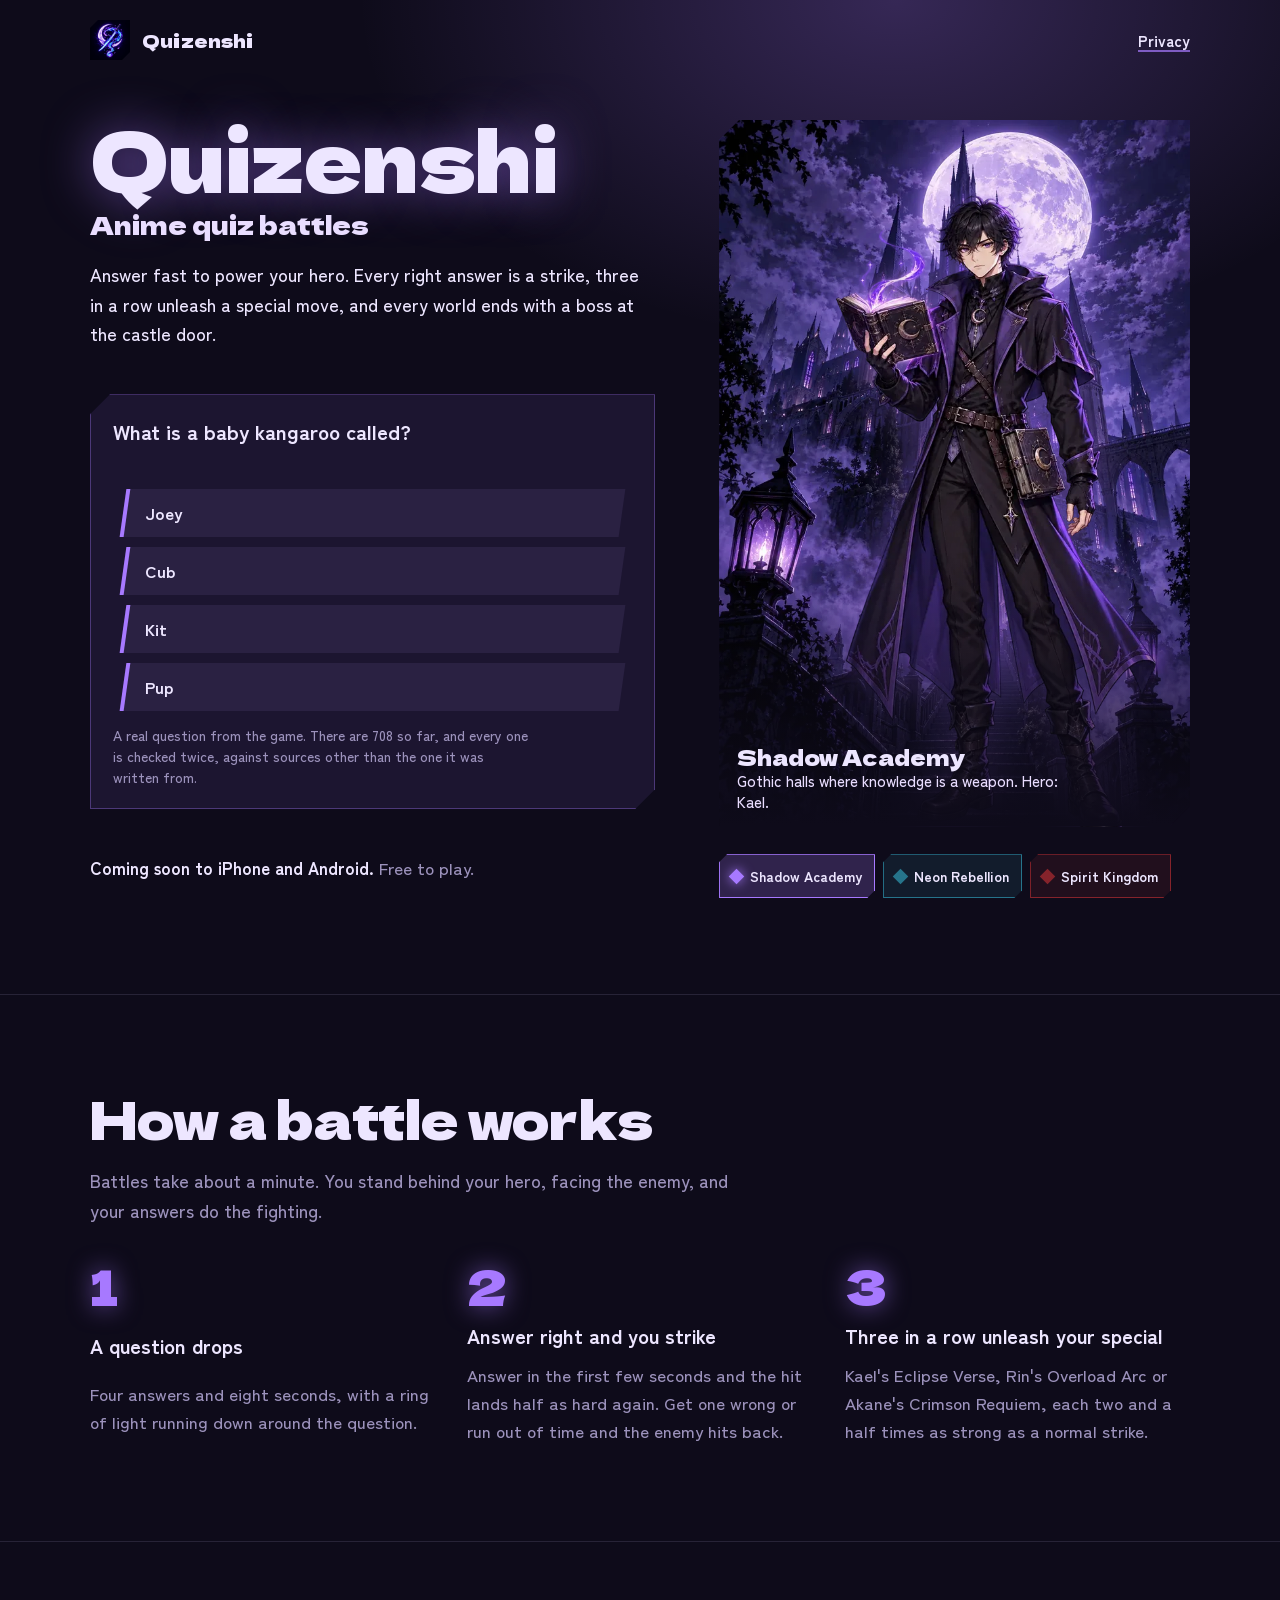
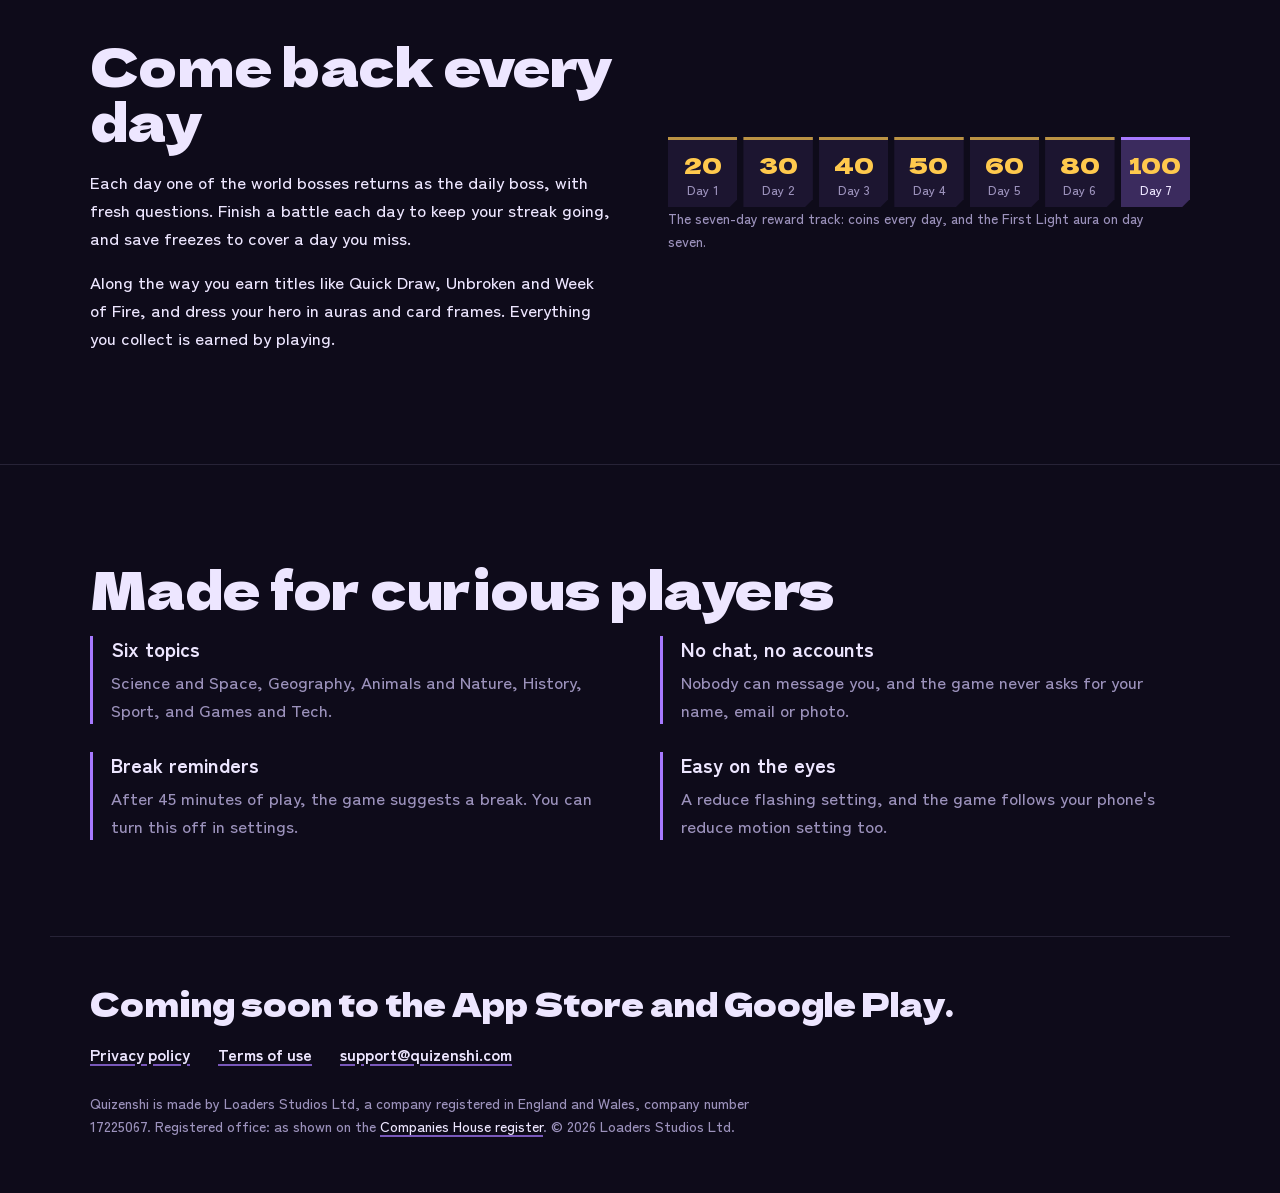
==== index.html @ f14cf42e "Quizenshi website, version 1.0 Copied from sites/quizenshi.com in the studio repository, with CNAME " ====
<!doctype html>
<html lang="en-GB" data-world="shadow-academy">
<head>
  <meta charset="utf-8">
  <meta name="viewport" content="width=device-width, initial-scale=1">
  <meta http-equiv="Content-Security-Policy" content="default-src 'self'; img-src 'self'; style-src 'self'; font-src 'self'; script-src 'self'; connect-src 'none'; base-uri 'none'; form-action 'none'">
  <meta name="referrer" content="no-referrer">
  <title>Quizenshi: Anime Quiz Battles</title>
  <meta name="description" content="Answer fast to power your hero in anime battles. Three worlds, three heroes, a daily boss and hundreds of fact-checked questions. Coming soon to iPhone and Android.">
  <meta name="theme-color" content="#0e0b1a">
  <meta property="og:type" content="website">
  <meta property="og:title" content="Quizenshi: Anime Quiz Battles">
  <meta property="og:description" content="Answer fast to power your hero in anime battles. Coming soon to iPhone and Android.">
  <meta property="og:url" content="https://quizenshi.com/">
  <meta property="og:image" content="https://quizenshi.com/assets/img/share.jpg">
  <meta name="twitter:card" content="summary_large_image">
  <link rel="icon" type="image/png" href="/favicon.png">
  <link rel="apple-touch-icon" href="/apple-touch-icon.png">
  <link rel="preload" href="/assets/fonts/dela-gothic-one-latin.woff2" as="font" type="font/woff2" crossorigin>
  <link rel="stylesheet" href="/assets/site.css">
</head>
<body>
  <a class="skip" href="#main">Skip to the game</a>
  <div class="glow" aria-hidden="true"></div>

  <header class="wrap top">
    <a class="brand" href="/"><img src="/assets/img/icon-256.webp" alt="" width="40" height="40">Quizenshi</a>
    <nav aria-label="Site"><a href="/privacy/">Privacy</a></nav>
  </header>

  <main id="main">
    <div class="wrap hero">
      <div class="hero-copy">
        <h1>Quizenshi</h1>
        <p class="subtitle">Anime quiz battles</p>
        <p class="lede">Answer fast to power your hero. Every right answer is a strike, three in a row unleash a special move, and every world ends with a boss at the castle door.</p>
      </div>

      <ul class="worlds" aria-label="Choose a world">
        <li><button class="world-btn" type="button" data-for="shadow-academy" aria-pressed="true">Shadow Academy</button></li>
        <li><button class="world-btn" type="button" data-for="neon-rebellion" aria-pressed="false">Neon Rebellion</button></li>
        <li><button class="world-btn" type="button" data-for="spirit-kingdom" aria-pressed="false">Spirit Kingdom</button></li>
      </ul>

      <div class="stage">
        <img class="scene is-shadow-academy" src="/assets/img/shadow-academy.webp" alt="" width="768" height="1152">
        <img class="scene is-neon-rebellion" src="/assets/img/neon-rebellion.webp" alt="" width="768" height="1152">
        <img class="scene is-spirit-kingdom" src="/assets/img/spirit-kingdom.webp" alt="" width="768" height="1152">
        <img class="figure is-shadow-academy" src="/assets/img/kael.webp" alt="Kael, the hero of Shadow Academy, in a long violet coat with a spell book" width="640" height="960">
        <img class="figure is-neon-rebellion" src="/assets/img/rin.webp" alt="Rin, the hero of Neon Rebellion, with cyan lightning in her hand" width="640" height="960">
        <img class="figure is-spirit-kingdom" src="/assets/img/akane.webp" alt="Akane, the hero of Spirit Kingdom, in crimson robes with a sword" width="640" height="960">
        <p class="stage-caption" data-world-caption aria-live="polite"><strong>Shadow Academy</strong><span>Gothic halls where knowledge is a weapon. Hero: Kael.</span></p>
      </div>

      <div class="demo" data-demo>
        <p class="demo-q">What is a baby kangaroo called?</p>
        <ul class="answers" aria-label="Answers"></ul>
        <noscript><p>Turn on JavaScript to answer this one.</p></noscript>
        <p class="feedback" aria-live="polite"></p>
        <div class="demo-foot">
          <p class="demo-note">A real question from the game. There are 708 so far, and every one is checked twice, against sources other than the one it was written from.</p>
          <button class="next" type="button" hidden>Another question</button>
        </div>
      </div>

      <p class="status"><strong>Coming soon to iPhone and Android.</strong> Free to play.</p>
    </div>

    <section class="band" aria-labelledby="battle">
      <div class="wrap">
        <h2 id="battle">How a battle works</h2>
        <p class="intro">Battles take about a minute. You stand behind your hero, facing the enemy, and your answers do the fighting.</p>
        <ol class="steps">
          <li><h3>A question drops</h3><p>Four answers and eight seconds, with a ring of light running down around the question.</p></li>
          <li><h3>Answer right and you strike</h3><p>Answer in the first few seconds and the hit lands half as hard again. Get one wrong or run out of time and the enemy hits back.</p></li>
          <li><h3>Three in a row unleash your special</h3><p class="specials">Kael's Eclipse Verse, Rin's Overload Arc or Akane's Crimson Requiem, each two and a half times as strong as a normal strike.</p></li>
        </ol>
      </div>
    </section>

    <section class="band" aria-labelledby="daily">
      <div class="wrap daily">
        <div>
          <h2 id="daily">Come back every day</h2>
          <p>Each day one of the world bosses returns as the daily boss, with fresh questions. Finish a battle each day to keep your streak going, and save freezes to cover a day you miss.</p>
          <p>Along the way you earn titles like Quick Draw, Unbroken and Week of Fire, and dress your hero in auras and card frames. Everything you collect is earned by playing.</p>
        </div>
        <div>
          <ol class="track" aria-label="The seven-day reward track">
            <li><span class="coins">20</span>Day 1</li>
            <li><span class="coins">30</span>Day 2</li>
            <li><span class="coins">40</span>Day 3</li>
            <li><span class="coins">50</span>Day 4</li>
            <li><span class="coins">60</span>Day 5</li>
            <li><span class="coins">80</span>Day 6</li>
            <li class="last"><span class="coins">100</span>Day 7</li>
          </ol>
          <p class="track-note">The seven-day reward track: coins every day, and the First Light aura on day seven.</p>
        </div>
      </div>
    </section>

    <section class="band" aria-labelledby="care">
      <div class="wrap">
        <h2 id="care">Made for curious players</h2>
        <ul class="care">
          <li><h3>Six topics</h3><p>Science and Space, Geography, Animals and Nature, History, Sport, and Games and Tech.</p></li>
          <li><h3>No chat, no accounts</h3><p>Nobody can message you, and the game never asks for your name, email or photo.</p></li>
          <li><h3>Break reminders</h3><p>After 45 minutes of play, the game suggests a break. You can turn this off in settings.</p></li>
          <li><h3>Easy on the eyes</h3><p>A reduce flashing setting, and the game follows your phone's reduce motion setting too.</p></li>
        </ul>
      </div>
    </section>
  </main>

  <footer class="wrap foot">
    <p class="soon">Coming soon to the App Store and Google Play.</p>
    <ul class="foot-links">
      <li><a href="/privacy/">Privacy policy</a></li>
      <li><a href="/terms/">Terms of use</a></li>
      <li><a href="mailto:support@quizenshi.com">support@quizenshi.com</a></li>
    </ul>
    <p class="legal">Quizenshi is made by Loaders Studios Ltd, a company registered in England and Wales, company number 17225067. Registered office: as shown on the <a href="https://find-and-update.company-information.service.gov.uk/company/17225067">Companies House register</a>. &copy; 2026 Loaders Studios Ltd.</p>
  </footer>

  <script src="/assets/site.js" defer></script>
</body>
</html>
---- assets/site.css ----
/* Quizenshi website. The game's own look (docs/look-book.md): night ink, and the only light comes from the world
   you are in. Corners are cut, not rounded; answers are skewed bars; glows replace shadows. */

@font-face {
  font-family: 'Dela Gothic One';
  src: url('fonts/dela-gothic-one-latin.woff2') format('woff2');
  font-weight: 400;
  font-display: swap;
}
@font-face {
  font-family: 'Zen Kaku Gothic New';
  src: url('fonts/zen-kaku-gothic-new-medium-latin.woff2') format('woff2');
  font-weight: 500;
  font-display: swap;
}
@font-face {
  font-family: 'Zen Kaku Gothic New';
  src: url('fonts/zen-kaku-gothic-new-bold-latin.woff2') format('woff2');
  font-weight: 700;
  font-display: swap;
}

:root {
  color-scheme: dark;
  --ink: #0e0b1a;
  --dusk: #1c1530;
  --bruise: #2a2142;
  --moon: #ede6ff;
  --lilac: #9c92bc;
  --gold: #ffc94d;
  --jade: #3ef0a6;
  --shatter: #ff5c7a;
  /* World light, set by the world the visitor picks (Shadow Academy first, as in the game). */
  --light: #a779ff;
  --spark: #e9ddff;
  --deep: #2b1a55;
  --display: 'Dela Gothic One', 'Arial Black', system-ui, sans-serif;
  --text: 'Zen Kaku Gothic New', system-ui, -apple-system, 'Segoe UI', sans-serif;
  --gutter: clamp(16px, 4vw, 40px);
  --cut-s: 8px;
  --cut-m: 12px;
  --cut-l: 20px;
}
[data-world='neon-rebellion'] { --light: #3fe0ff; --spark: #ff4fd8; --deep: #0f2a4a; }
[data-world='spirit-kingdom'] { --light: #ff3d3d; --spark: #ff8a3d; --deep: #3a0e14; }

*, *::before, *::after { box-sizing: border-box; }
html { -webkit-text-size-adjust: 100%; }
body {
  margin: 0;
  background: var(--ink);
  color: var(--moon);
  font-family: var(--text);
  font-weight: 500;
  font-size: 1.0625rem;
  line-height: 1.65;
  overflow-x: hidden;
}
img { display: block; max-width: 100%; }
a { color: var(--moon); text-decoration-color: color-mix(in srgb, var(--light) 70%, transparent); text-underline-offset: 0.2em; text-decoration-thickness: 2px; }
a:hover { text-decoration-color: var(--light); }
:focus-visible { outline: 3px solid var(--gold); outline-offset: 3px; }
.skip { position: absolute; left: -9999px; }
.skip:focus { left: var(--gutter); top: 12px; z-index: 10; background: var(--dusk); padding: 8px 14px; }

/* The world light washes in from the top of the page. */
.glow {
  position: absolute;
  inset: 0 0 auto 0;
  height: 900px;
  pointer-events: none;
  background: radial-gradient(60% 55% at 70% 0%, color-mix(in srgb, var(--light) 26%, transparent), transparent 70%);
  transition: background 600ms ease;
  z-index: 0;
}

.wrap { position: relative; z-index: 1; max-width: 1180px; margin: 0 auto; padding: 0 var(--gutter); }

/* Header */
.top { display: flex; align-items: center; justify-content: space-between; gap: 16px; padding-top: 20px; padding-bottom: 20px; }
.brand { display: inline-flex; align-items: center; gap: 12px; text-decoration: none; font-family: var(--display); font-size: 1.15rem; letter-spacing: 0.01em; }
.brand img { width: 40px; height: 40px; clip-path: polygon(var(--cut-s) 0, 100% 0, 100% calc(100% - var(--cut-s)), calc(100% - var(--cut-s)) 100%, 0 100%, 0 var(--cut-s)); }
.top nav a { font-weight: 700; font-size: 0.95rem; }

/* Hero */
.hero {
  display: grid;
  gap: 28px;
  grid-template-areas: 'copy' 'worlds' 'stage' 'demo' 'status';
  padding-top: clamp(12px, 4vw, 40px);
  padding-bottom: clamp(48px, 8vw, 96px);
}
.hero-copy { grid-area: copy; }
h1 {
  font-family: var(--display);
  font-weight: 400;
  font-size: clamp(3.4rem, 13vw, 7.5rem);
  line-height: 0.92;
  letter-spacing: -0.015em;
  margin: 0;
  text-shadow: 0 0 48px color-mix(in srgb, var(--light) 55%, transparent);
  transition: text-shadow 600ms ease;
}
.subtitle { font-family: var(--display); font-size: clamp(1.15rem, 3.2vw, 1.6rem); color: var(--spark); margin: 14px 0 0; line-height: 1.2; transition: color 600ms ease; }
.lede { max-width: 34em; margin: 20px 0 0; font-size: 1.125rem; }
.status { grid-area: status; margin: 0; color: var(--lilac); }
.status strong { color: var(--moon); }

.worlds { grid-area: worlds; display: flex; flex-wrap: wrap; gap: 10px; margin: 0; padding: 0; list-style: none; }
.world-btn {
  --own: #a779ff;
  display: inline-flex;
  align-items: center;
  gap: 10px;
  min-height: 44px;
  padding: 8px 16px 8px 14px;
  border: 1px solid color-mix(in srgb, var(--own) 45%, transparent);
  background: color-mix(in srgb, var(--own) 8%, var(--ink));
  color: var(--moon);
  font: 700 0.95rem/1.2 var(--text);
  cursor: pointer;
  clip-path: polygon(var(--cut-s) 0, 100% 0, 100% calc(100% - var(--cut-s)), calc(100% - var(--cut-s)) 100%, 0 100%, 0 var(--cut-s));
}
.world-btn[data-for='neon-rebellion'] { --own: #3fe0ff; }
.world-btn[data-for='spirit-kingdom'] { --own: #ff3d3d; }
.world-btn::before { content: ''; width: 11px; height: 11px; transform: rotate(45deg); background: var(--own); opacity: 0.45; }
.world-btn[aria-pressed='true'] { background: color-mix(in srgb, var(--own) 22%, var(--ink)); border-color: var(--own); }
.world-btn[aria-pressed='true']::before { opacity: 1; box-shadow: 0 0 12px var(--own); }

.stage {
  grid-area: stage;
  position: relative;
  aspect-ratio: 4 / 5;
  max-height: 78vh;
  width: 100%;
  clip-path: polygon(var(--cut-l) 0, 100% 0, 100% calc(100% - var(--cut-l)), calc(100% - var(--cut-l)) 100%, 0 100%, 0 var(--cut-l));
  background: var(--deep);
  transition: background 600ms ease;
}
.stage::after {
  content: '';
  position: absolute;
  inset: 0;
  background: linear-gradient(to top, var(--ink) 0%, transparent 38%);
  pointer-events: none;
}
.stage .scene, .stage .figure { position: absolute; opacity: 0; transition: opacity 600ms ease; }
.stage .scene { inset: 0; width: 100%; height: 100%; object-fit: cover; object-position: 50% 30%; }
.stage .figure { right: -4%; bottom: -2%; height: 92%; width: auto; max-width: none; filter: drop-shadow(0 0 24px color-mix(in srgb, var(--light) 50%, transparent)); }
[data-world='shadow-academy'] .stage .is-shadow-academy,
[data-world='neon-rebellion'] .stage .is-neon-rebellion,
[data-world='spirit-kingdom'] .stage .is-spirit-kingdom { opacity: 1; }
.stage-caption {
  position: absolute;
  left: 18px;
  bottom: 14px;
  z-index: 1;
  margin: 0;
  max-width: min(75%, 22rem);
  font-size: 0.95rem;
  line-height: 1.4;
}
.stage-caption strong { display: block; font-family: var(--display); font-weight: 400; font-size: 1.35rem; line-height: 1.15; color: var(--moon); }
.stage-caption span { color: var(--spark); }

/* The sample question: the game's own answer bars. */
.demo {
  grid-area: demo;
  position: relative;
  padding: 22px 22px 20px;
  background: var(--dusk);
  border: 1px solid color-mix(in srgb, var(--light) 35%, transparent);
  clip-path: polygon(var(--cut-l) 0, 100% 0, 100% calc(100% - var(--cut-l)), calc(100% - var(--cut-l)) 100%, 0 100%, 0 var(--cut-l));
  transition: border-color 600ms ease;
}
.demo-q { font-weight: 700; font-size: 1.3rem; line-height: 1.35; margin: 0 0 16px; min-height: 2.7em; }
.answers { display: grid; gap: 10px; margin: 0; padding: 0 10px; list-style: none; }
.answer {
  position: relative;
  display: flex;
  align-items: center;
  gap: 10px;
  width: 100%;
  min-height: 48px;
  padding: 10px 18px;
  border: 0;
  border-left: 4px solid var(--light);
  background: var(--bruise);
  color: var(--moon);
  font: 700 1.05rem/1.25 var(--text);
  text-align: left;
  cursor: pointer;
  transform: skewX(-8deg);
  transition: background 150ms ease, border-color 600ms ease, transform 90ms ease;
}
.answer > span { display: inline-flex; align-items: center; gap: 10px; transform: skewX(8deg); }
.answer:hover:not(:disabled) { background: color-mix(in srgb, var(--light) 16%, var(--bruise)); }
.answer:active:not(:disabled) { transform: skewX(-8deg) scale(0.96); }
.answer:disabled { cursor: default; }
.answer .mark { width: 20px; height: 20px; flex: none; display: none; }
.answer.is-right { background: color-mix(in srgb, var(--jade) 28%, var(--bruise)); border-left-color: var(--jade); }
.answer.is-right .mark-tick { display: block; color: var(--jade); }
.answer.is-wrong { background: color-mix(in srgb, var(--shatter) 26%, var(--bruise)); border-left-color: var(--shatter); animation: shake 300ms ease; }
.answer.is-wrong .mark-crack { display: block; color: var(--shatter); }
.answer.is-answer { outline: 2px solid var(--jade); outline-offset: -2px; }
.answer.is-answer .mark-tick { display: block; color: var(--jade); }
@keyframes shake {
  0%, 100% { transform: skewX(-8deg) translateX(0); }
  20% { transform: skewX(-8deg) translateX(-6px); }
  40% { transform: skewX(-8deg) translateX(5px); }
  60% { transform: skewX(-8deg) translateX(-3px); }
  80% { transform: skewX(-8deg) translateX(2px); }
}
.feedback { margin: 16px 0 0; }
.feedback:empty { margin: 0; }
.feedback strong { font-weight: 700; }
.feedback .verdict-right { color: var(--jade); }
.feedback .verdict-wrong { color: var(--shatter); }
.demo-foot { display: flex; flex-wrap: wrap; align-items: center; justify-content: space-between; gap: 12px; margin-top: 14px; }
.demo-note { margin: 0; color: var(--lilac); font-size: 0.875rem; line-height: 1.5; max-width: 30em; }
.next {
  min-height: 44px;
  padding: 8px 18px;
  border: 1px solid var(--light);
  background: transparent;
  color: var(--moon);
  font: 700 0.95rem/1 var(--text);
  cursor: pointer;
  clip-path: polygon(var(--cut-s) 0, 100% 0, 100% calc(100% - var(--cut-s)), calc(100% - var(--cut-s)) 100%, 0 100%, 0 var(--cut-s));
}
.next:hover { background: color-mix(in srgb, var(--light) 18%, transparent); }

/* Sections */
section.band { padding: clamp(48px, 8vw, 96px) 0; border-top: 1px solid color-mix(in srgb, var(--lilac) 18%, transparent); }
h2 {
  font-family: var(--display);
  font-weight: 400;
  font-size: clamp(2rem, 5.5vw, 3.25rem);
  line-height: 1.05;
  letter-spacing: -0.01em;
  margin: 0 0 20px;
  max-width: 16em;
}
h3 { font-weight: 700; font-size: 1.25rem; line-height: 1.3; margin: 0 0 6px; }
.intro { max-width: 36em; margin: 0 0 36px; color: var(--lilac); font-size: 1.125rem; }

.steps { display: grid; gap: 28px; margin: 0; padding: 0; list-style: none; counter-reset: step; }
.steps li { display: grid; grid-template-columns: auto 1fr; gap: 6px 18px; align-items: baseline; counter-increment: step; }
.steps li::before {
  content: counter(step);
  grid-row: span 2;
  font-family: var(--display);
  font-size: 3rem;
  line-height: 1;
  color: var(--light);
  text-shadow: 0 0 24px color-mix(in srgb, var(--light) 60%, transparent);
  min-width: 1.1em;
  transition: color 600ms ease;
}
.steps p { margin: 0; color: var(--lilac); max-width: 30em; }
.specials { color: var(--moon); }

.daily { display: grid; gap: 36px; }
.daily p { max-width: 34em; margin: 0 0 16px; }
.track { display: grid; grid-template-columns: repeat(7, minmax(0, 1fr)); gap: 6px; margin: 0; padding: 0; list-style: none; align-self: center; }
.track li {
  display: grid;
  justify-items: center;
  gap: 4px;
  padding: 12px 2px 10px;
  background: var(--dusk);
  border-top: 3px solid color-mix(in srgb, var(--gold) 70%, transparent);
  clip-path: polygon(0 0, 100% 0, 100% calc(100% - var(--cut-s)), calc(100% - var(--cut-s)) 100%, 0 100%);
  font-size: 0.8rem;
  color: var(--lilac);
  text-align: center;
  line-height: 1.2;
}
.track .coins { font-family: var(--display); font-size: clamp(0.95rem, 2.6vw, 1.35rem); color: var(--gold); }
.track .last { background: color-mix(in srgb, var(--light) 22%, var(--dusk)); border-top-color: var(--light); color: var(--moon); }
.track-note { margin-top: 10px; color: var(--lilac); font-size: 0.875rem; }

.care { display: grid; gap: 22px; margin: 0; padding: 0; list-style: none; }
.care li { padding-left: 18px; border-left: 3px solid var(--light); transition: border-color 600ms ease; }
.care p { margin: 0; color: var(--lilac); max-width: 32em; }

/* Footer */
.foot { padding-top: 48px; padding-bottom: 56px; border-top: 1px solid color-mix(in srgb, var(--lilac) 18%, transparent); color: var(--lilac); font-size: 0.9rem; line-height: 1.6; }
.foot .soon { font-family: var(--display); font-size: clamp(1.4rem, 4vw, 2rem); color: var(--moon); line-height: 1.15; margin: 0 0 20px; }
.foot-links { display: flex; flex-wrap: wrap; gap: 8px 28px; margin: 0 0 24px; padding: 0; list-style: none; font-size: 1rem; }
.foot-links a { font-weight: 700; }
.legal { max-width: 46em; margin: 0; }

/* Privacy page */
.doc { max-width: 44rem; padding-top: clamp(16px, 4vw, 40px); padding-bottom: 64px; }
.doc h1 { font-size: clamp(2.4rem, 8vw, 4rem); line-height: 1; }
.doc .updated { color: var(--lilac); margin: 14px 0 32px; }
.doc h2 { font-family: var(--text); font-weight: 700; font-size: 1.4rem; line-height: 1.3; margin: 44px 0 12px; max-width: none; letter-spacing: 0; }
.doc h3 { margin-top: 24px; }
.doc p, .doc li { max-width: 40em; }
.doc ul { padding-left: 1.2em; }
.doc li { margin: 6px 0; }
.doc li::marker { color: var(--light); }
.short {
  margin: 0 0 8px;
  padding: 22px 24px 8px;
  background: var(--dusk);
  border: 1px solid color-mix(in srgb, var(--light) 35%, transparent);
  clip-path: polygon(var(--cut-l) 0, 100% 0, 100% calc(100% - var(--cut-l)), calc(100% - var(--cut-l)) 100%, 0 100%, 0 var(--cut-l));
}
.short h2 { margin-top: 0; }
.doc table { width: 100%; border-collapse: collapse; margin: 12px 0; font-size: 0.95rem; }
.doc th, .doc td { text-align: left; vertical-align: top; padding: 10px 12px 10px 0; border-bottom: 1px solid color-mix(in srgb, var(--lilac) 22%, transparent); }
.doc th { color: var(--moon); font-weight: 700; }
.doc td { color: var(--lilac); }

/* Wider screens */
@media (min-width: 720px) {
  .steps { grid-template-columns: repeat(3, 1fr); gap: 32px; }
  .steps li { grid-template-columns: 1fr; }
  .steps li::before { grid-row: auto; margin-bottom: 8px; }
  .care { grid-template-columns: repeat(2, 1fr); gap: 28px 40px; }
}
@media (min-width: 960px) {
  .hero {
    grid-template-columns: minmax(0, 6fr) minmax(0, 5fr);
    grid-template-areas: 'copy stage' 'demo stage' 'status worlds';
    column-gap: clamp(32px, 5vw, 72px);
    row-gap: 28px;
    align-items: start;
  }
  h1 { font-size: clamp(4rem, 6.4vw, 6.5rem); }
  .stage { max-height: none; aspect-ratio: 2 / 3; }
  .worlds { gap: 8px; }
  .world-btn { padding: 8px 12px 8px 11px; font-size: 0.875rem; gap: 8px; white-space: nowrap; }
  .daily { grid-template-columns: minmax(0, 1fr) minmax(0, 1fr); align-items: center; gap: 56px; }
}

@media (prefers-reduced-motion: reduce) {
  *, *::before, *::after { transition-duration: 1ms !important; animation: none !important; }
}
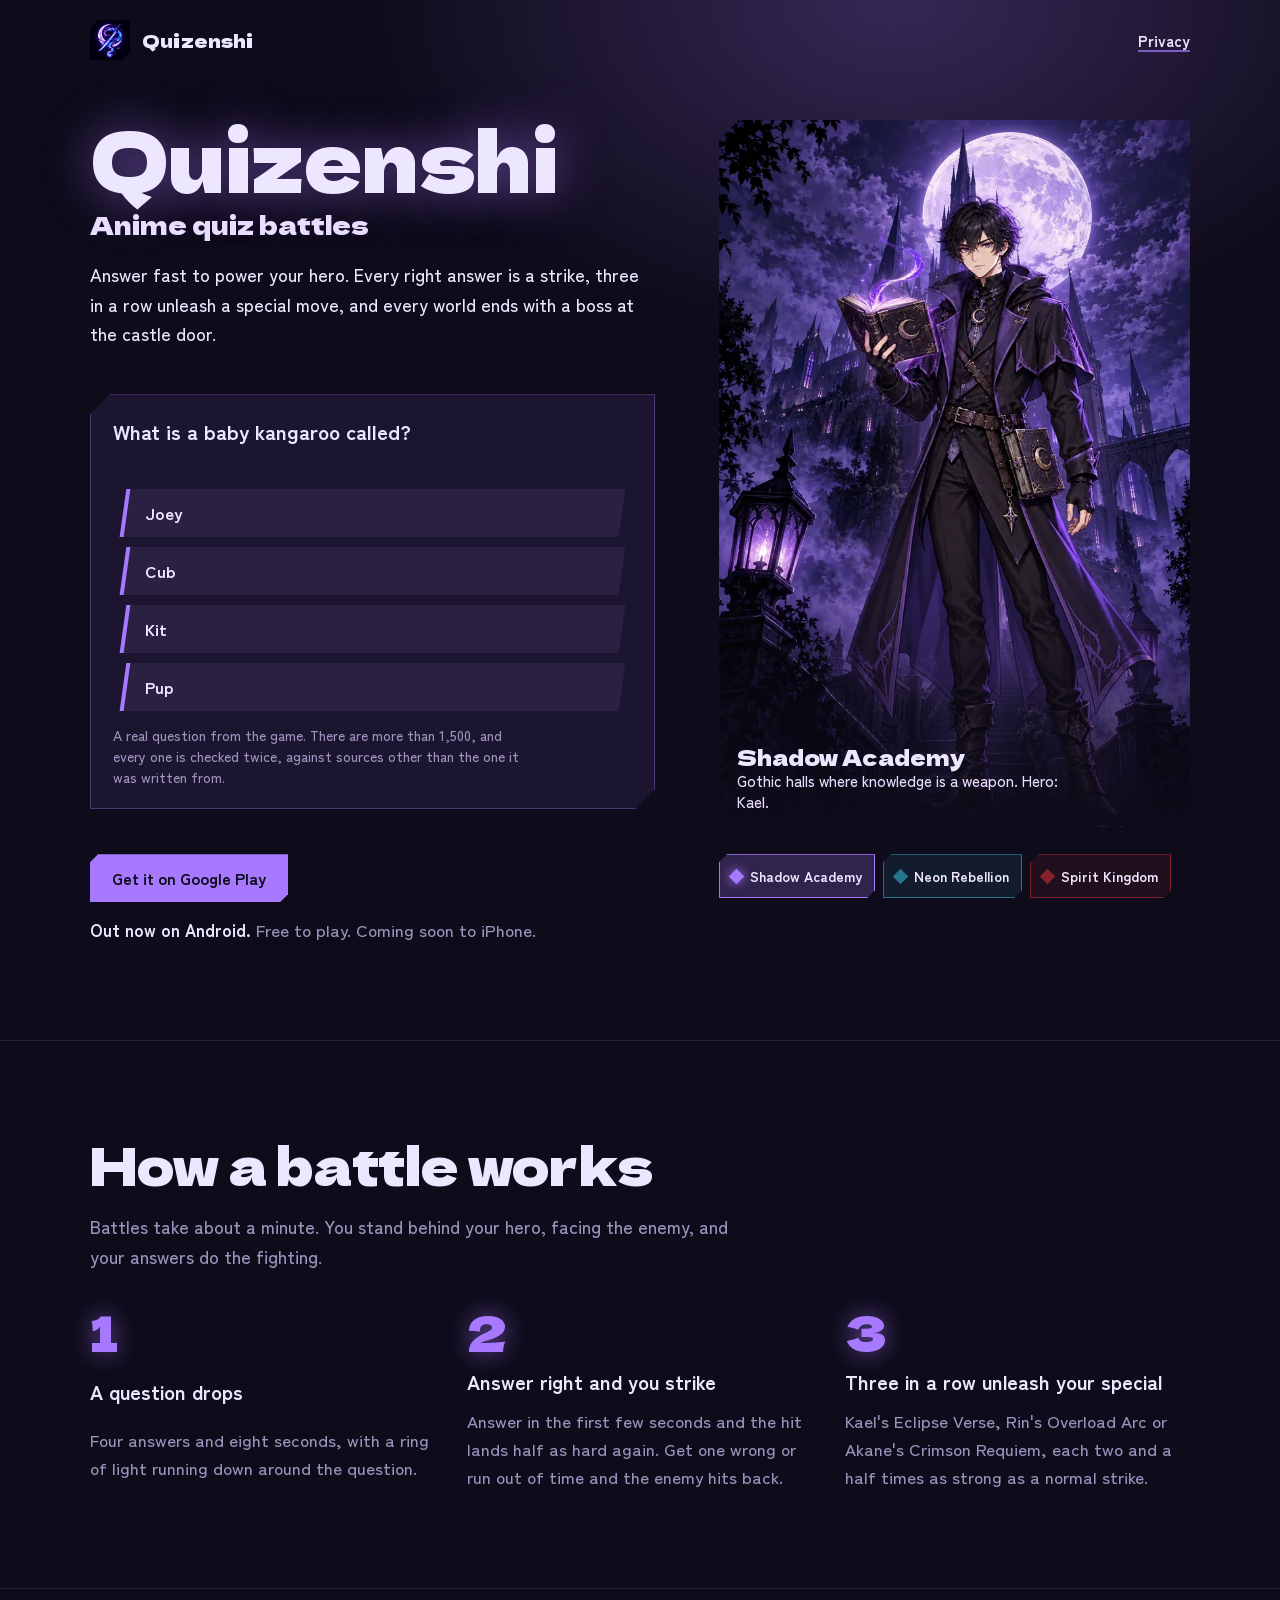
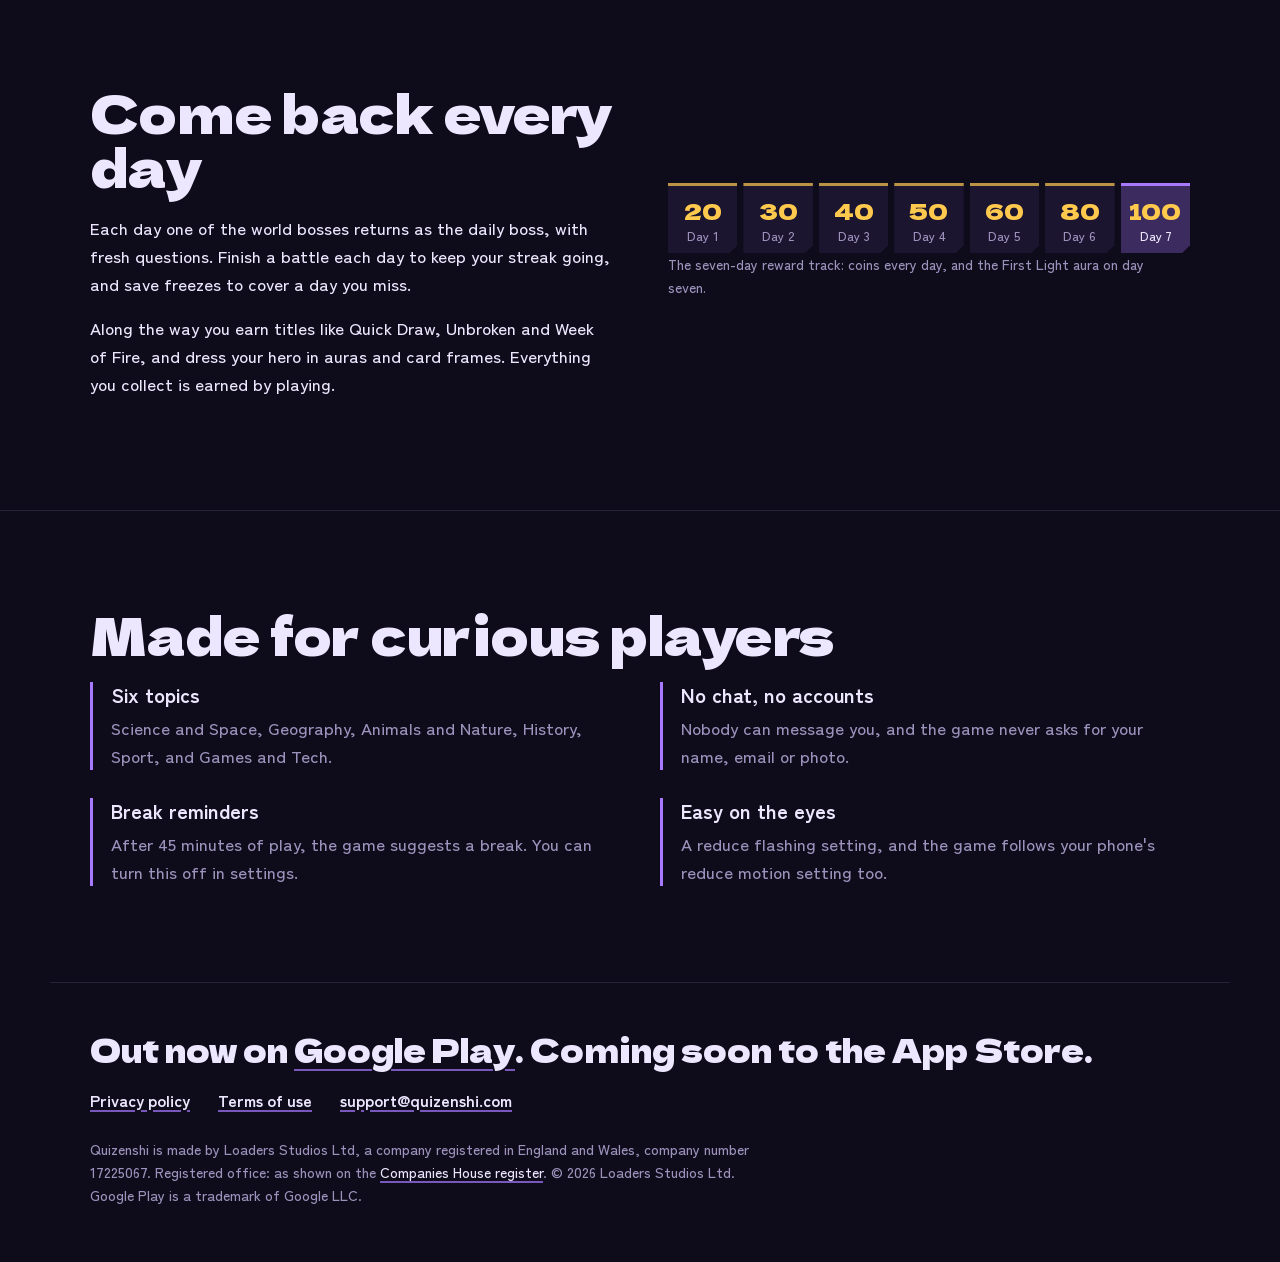
==== commit 418c6c97: "Out now on Google Play Copied from Alteryn-Games sites/quizenshi.com (91e3a2f).  Co-Authored-By: Cla" ====
--- a/index.html
+++ b/index.html
@@ -6,11 +6,11 @@
   <meta http-equiv="Content-Security-Policy" content="default-src 'self'; img-src 'self'; style-src 'self'; font-src 'self'; script-src 'self'; connect-src 'none'; base-uri 'none'; form-action 'none'">
   <meta name="referrer" content="no-referrer">
   <title>Quizenshi: Anime Quiz Battles</title>
-  <meta name="description" content="Answer fast to power your hero in anime battles. Three worlds, three heroes, a daily boss and hundreds of fact-checked questions. Coming soon to iPhone and Android.">
+  <meta name="description" content="Answer fast to power your hero in anime battles. Three worlds, three heroes, a daily boss and more than 1,500 fact-checked questions. Free on Google Play now, coming soon to iPhone.">
   <meta name="theme-color" content="#0e0b1a">
   <meta property="og:type" content="website">
   <meta property="og:title" content="Quizenshi: Anime Quiz Battles">
-  <meta property="og:description" content="Answer fast to power your hero in anime battles. Coming soon to iPhone and Android.">
+  <meta property="og:description" content="Answer fast to power your hero in anime battles. Free on Google Play now, coming soon to iPhone.">
   <meta property="og:url" content="https://quizenshi.com/">
   <meta property="og:image" content="https://quizenshi.com/assets/img/share.jpg">
   <meta name="twitter:card" content="summary_large_image">
@@ -58,12 +58,12 @@
         <noscript><p>Turn on JavaScript to answer this one.</p></noscript>
         <p class="feedback" aria-live="polite"></p>
         <div class="demo-foot">
-          <p class="demo-note">A real question from the game. There are 708 so far, and every one is checked twice, against sources other than the one it was written from.</p>
+          <p class="demo-note">A real question from the game. There are more than 1,500, and every one is checked twice, against sources other than the one it was written from.</p>
           <button class="next" type="button" hidden>Another question</button>
         </div>
       </div>
 
-      <p class="status"><strong>Coming soon to iPhone and Android.</strong> Free to play.</p>
+      <p class="status"><a class="play-btn" href="https://play.google.com/store/apps/details?id=com.quizenshi.app">Get it on Google Play</a> <span><strong>Out now on Android.</strong> Free to play. Coming soon to iPhone.</span></p>
     </div>
 
     <section class="band" aria-labelledby="battle">
@@ -114,13 +114,13 @@
   </main>
 
   <footer class="wrap foot">
-    <p class="soon">Coming soon to the App Store and Google Play.</p>
+    <p class="soon">Out now on <a href="https://play.google.com/store/apps/details?id=com.quizenshi.app">Google Play</a>. Coming soon to the App Store.</p>
     <ul class="foot-links">
       <li><a href="/privacy/">Privacy policy</a></li>
       <li><a href="/terms/">Terms of use</a></li>
       <li><a href="mailto:support@quizenshi.com">support@quizenshi.com</a></li>
     </ul>
-    <p class="legal">Quizenshi is made by Loaders Studios Ltd, a company registered in England and Wales, company number 17225067. Registered office: as shown on the <a href="https://find-and-update.company-information.service.gov.uk/company/17225067">Companies House register</a>. &copy; 2026 Loaders Studios Ltd.</p>
+    <p class="legal">Quizenshi is made by Loaders Studios Ltd, a company registered in England and Wales, company number 17225067. Registered office: as shown on the <a href="https://find-and-update.company-information.service.gov.uk/company/17225067">Companies House register</a>. &copy; 2026 Loaders Studios Ltd. Google Play is a trademark of Google LLC.</p>
   </footer>
 
   <script src="/assets/site.js" defer></script>
--- a/assets/site.css
+++ b/assets/site.css
@@ -105,6 +105,23 @@
 .lede { max-width: 34em; margin: 20px 0 0; font-size: 1.125rem; }
 .status { grid-area: status; margin: 0; color: var(--lilac); }
 .status strong { color: var(--moon); }
+.play-btn {
+  display: flex;
+  width: fit-content;
+  align-items: center;
+  min-height: 48px;
+  margin: 0 0 14px;
+  padding: 10px 22px;
+  background: var(--light);
+  color: var(--ink);
+  font: 700 1rem/1 var(--text);
+  text-decoration: none;
+  clip-path: polygon(var(--cut-s) 0, 100% 0, 100% calc(100% - var(--cut-s)), calc(100% - var(--cut-s)) 100%, 0 100%, 0 var(--cut-s));
+  transition: background 600ms ease;
+}
+.play-btn:hover { background: var(--spark); }
+.play-btn:focus-visible { background: var(--gold); text-decoration: underline; text-underline-offset: 4px; }
+.foot .soon a { color: inherit; }
 
 .worlds { grid-area: worlds; display: flex; flex-wrap: wrap; gap: 10px; margin: 0; padding: 0; list-style: none; }
 .world-btn {
